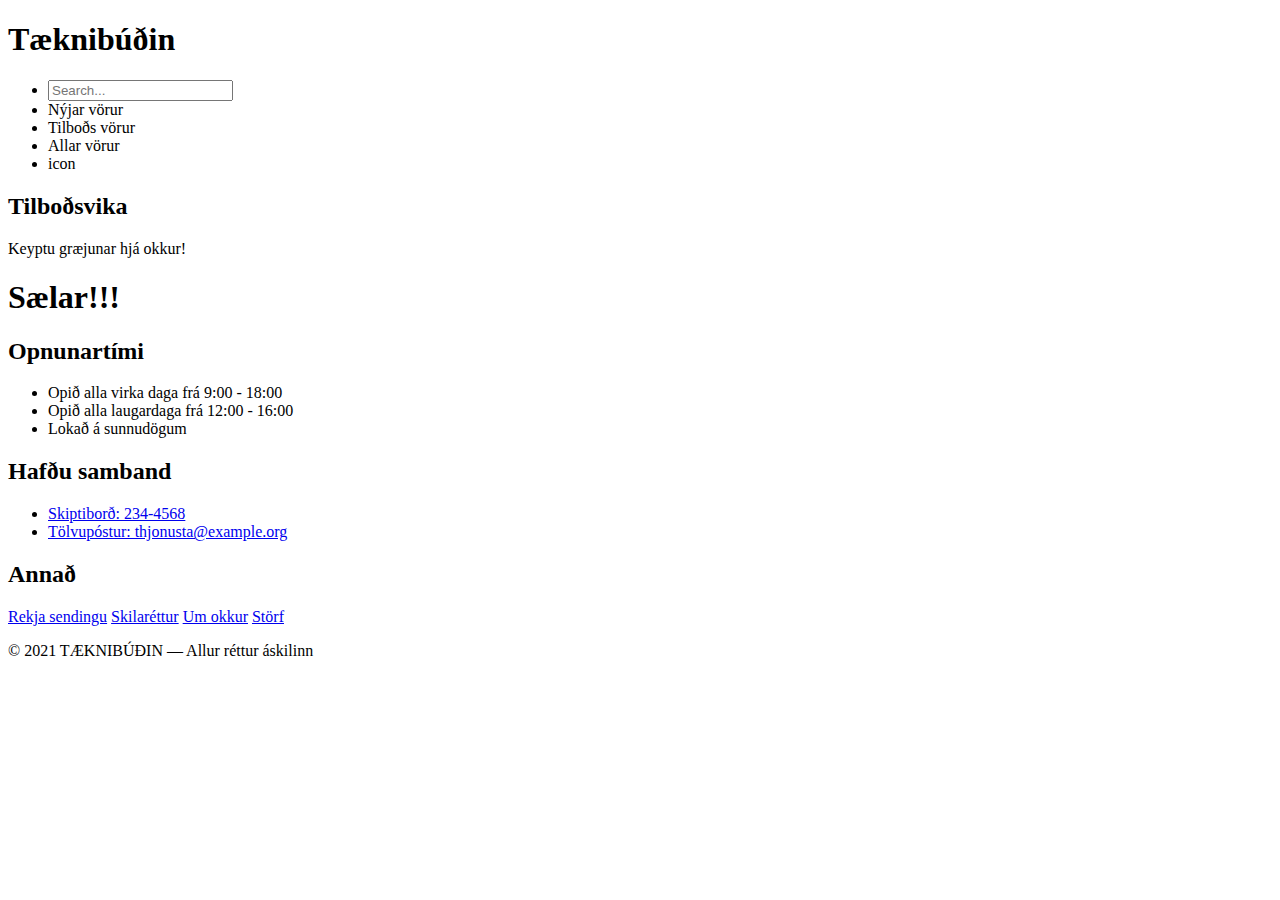
==== index.html @ 6d2f6cb1 "header" ====
<!DOCTYPE html>
<html lang="en">
<head>
    <meta charset="UTF-8">
    <meta name="viewport" content="width=device-width, initial-scale=1.0">
    <title>Tæknibúðin</title>
</head>
<header>
    <h1>Tæknibúðin</h1>
    <nav>
        <ul>
            <li><form id="form"> 
                <input type="search" id="query" name="q" placeholder="Search...">
              </form></li>
              <li>Nýjar vörur</li>
              <li>Tilboðs vörur</li>
              <li>Allar vörur</li>
              <li>icon</li>
        </ul>
    </nav>
    <h2>Tilboðsvika</h2>
    <p>Keyptu græjunar hjá okkur!</p>
</header>
<body>
    <h1>Sælar!!!</h1>
        <footer class="footer">
            <div class="content">
                <section>
                    <h2>Opnunartími</h2>
                    <ul>
                        <li>Opið alla virka daga frá 9:00 - 18:00</li>
                        <li>Opið alla laugardaga frá 12:00 - 16:00</li>
                        <li>Lokað á sunnudögum</li>
                    </ul>
                </section>
                <section>
                    <h2>Hafðu samband</h2>
                    <ul>
                        <li><a href="tel:2344568">Skiptiborð: 234-4568</a></li>
                        <li><a href="mailto:thjonusta@example.org">Tölvupóstur: thjonusta@example.org</a></li>
                    </ul>
                </section>
                <section>
                    <h2>Annað</h2>
                    <a href="index.html">Rekja sendingu</a>
                    <a href="index.html">Skilaréttur</a>
                    <a href="um.html">Um okkur</a>
                    <a href="index.html">Störf</a>
                </section>
                <section class="copy-right"><p>© 2021 TÆKNIBÚÐIN — Allur réttur áskilinn</p></section>
            </div>
        </footer>
</body>
</html>
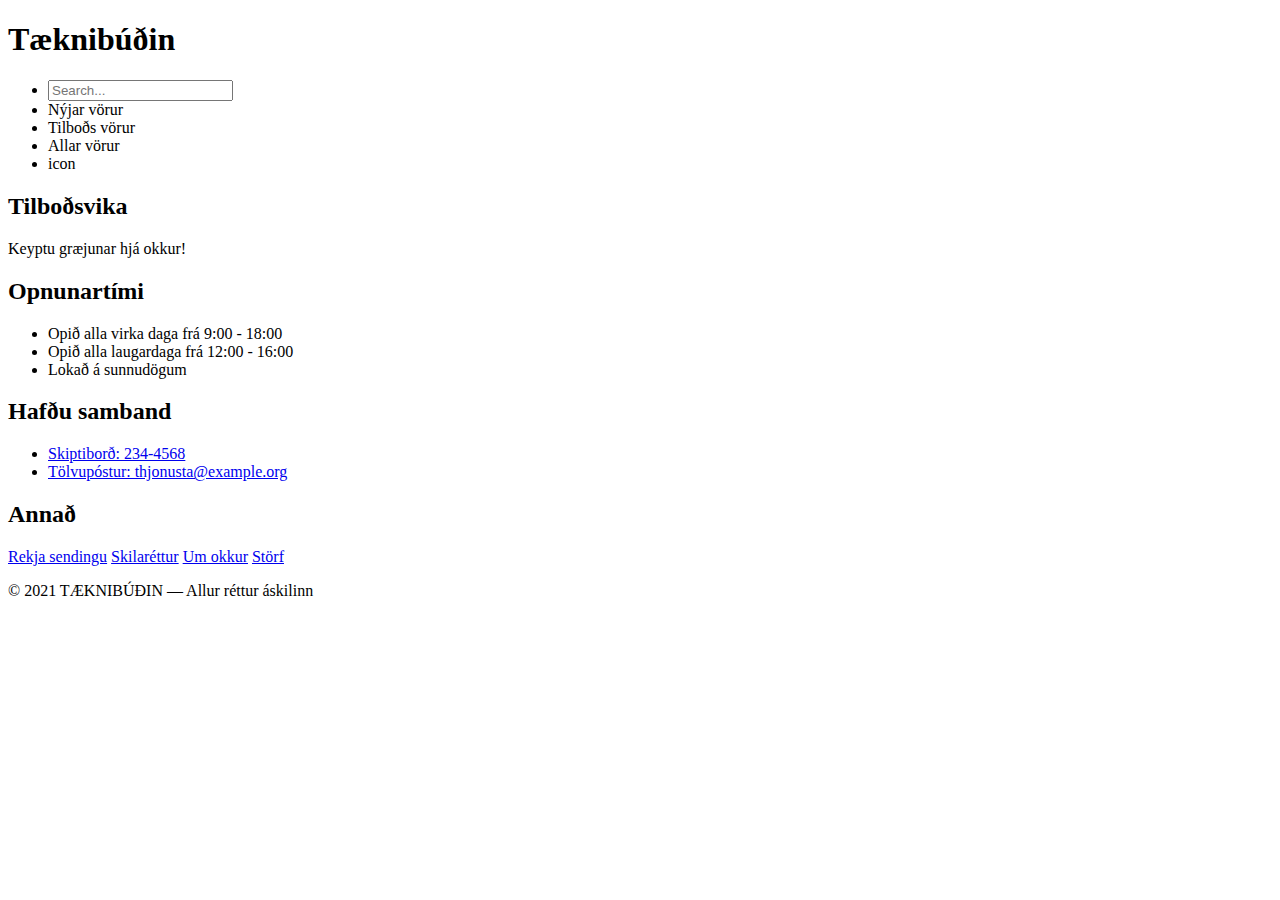
==== commit 1c9ea077: "fixa header" ====
--- a/index.html
+++ b/index.html
@@ -5,24 +5,27 @@
     <meta name="viewport" content="width=device-width, initial-scale=1.0">
     <title>Tæknibúðin</title>
 </head>
-<header>
-    <h1>Tæknibúðin</h1>
-    <nav>
-        <ul>
-            <li><form id="form"> 
-                <input type="search" id="query" name="q" placeholder="Search...">
-              </form></li>
-              <li>Nýjar vörur</li>
-              <li>Tilboðs vörur</li>
-              <li>Allar vörur</li>
-              <li>icon</li>
-        </ul>
-    </nav>
-    <h2>Tilboðsvika</h2>
-    <p>Keyptu græjunar hjá okkur!</p>
-</header>
+
 <body>
-    <h1>Sælar!!!</h1>
+    <header>
+        <h1>Tæknibúðin</h1>
+        <nav>
+            <ul>
+                <li><form id="form"> 
+                    <input type="search" id="query" name="q" placeholder="Search...">
+                  </form></li>
+                  <li>Nýjar vörur</li>
+                  <li>Tilboðs vörur</li>
+                  <li>Allar vörur</li>
+                  <li>icon</li>
+            </ul>
+        </nav>
+        <h2>Tilboðsvika</h2>
+        <p>Keyptu græjunar hjá okkur!</p>
+    </header>
+
+
+
         <footer class="footer">
             <div class="content">
                 <section>
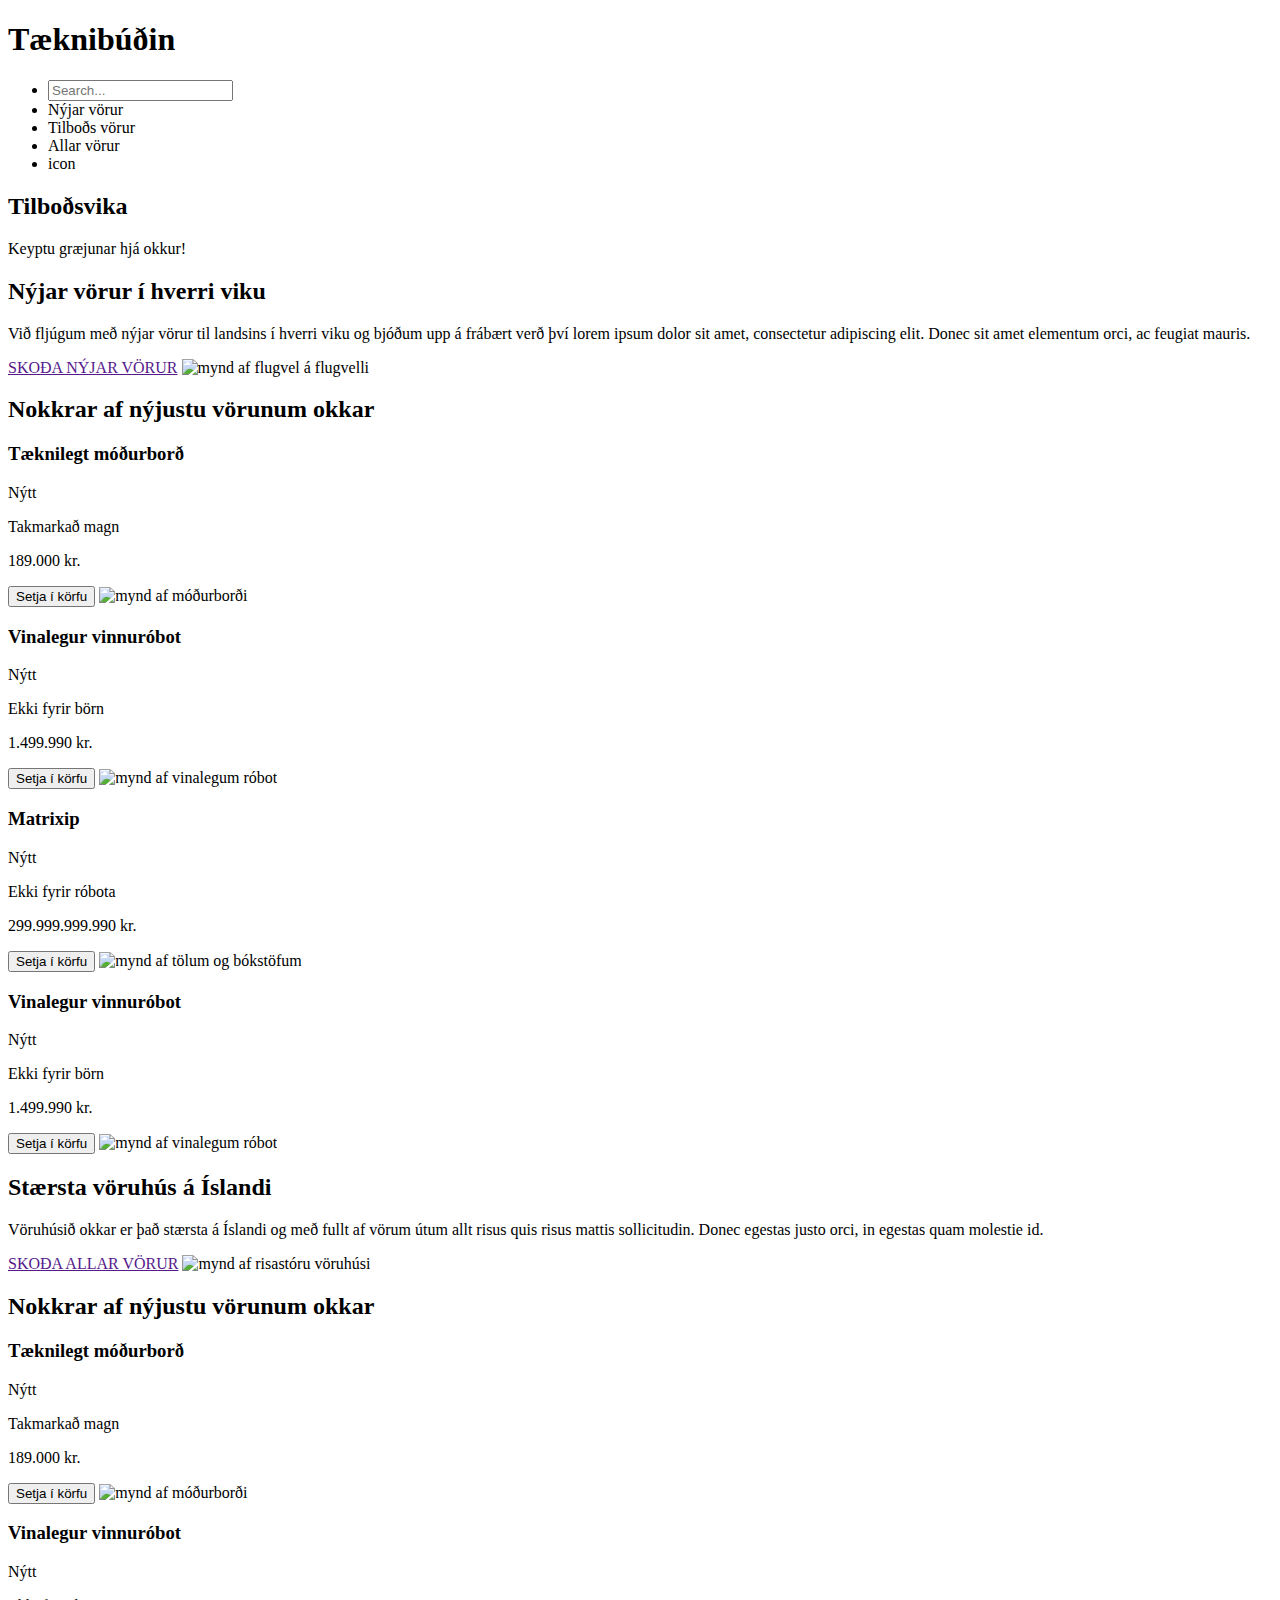
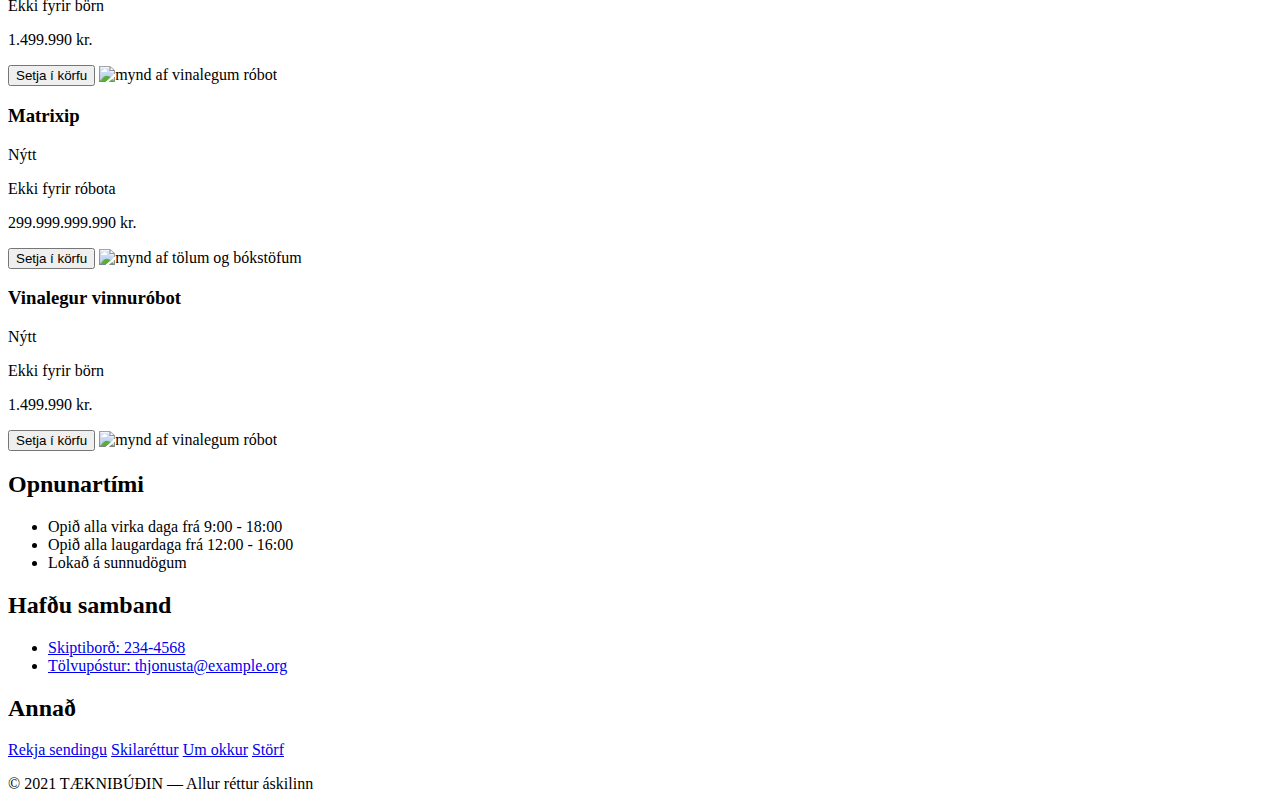
==== commit 0995e78c: "búa til css skrá og setja inn fyrstu búta" ====
--- a/index.html
+++ b/index.html
@@ -1,57 +1,192 @@
 <!DOCTYPE html>
 <html lang="en">
-<head>
-    <meta charset="UTF-8">
-    <meta name="viewport" content="width=device-width, initial-scale=1.0">
+  <head>
+    <meta charset="UTF-8" />
+    <meta name="viewport" content="width=device-width, initial-scale=1.0" />
     <title>Tæknibúðin</title>
-</head>
+  </head>
 
-<body>
+  <body>
     <header>
-        <h1>Tæknibúðin</h1>
-        <nav>
-            <ul>
-                <li><form id="form"> 
-                    <input type="search" id="query" name="q" placeholder="Search...">
-                  </form></li>
-                  <li>Nýjar vörur</li>
-                  <li>Tilboðs vörur</li>
-                  <li>Allar vörur</li>
-                  <li>icon</li>
-            </ul>
-        </nav>
-        <h2>Tilboðsvika</h2>
-        <p>Keyptu græjunar hjá okkur!</p>
+      <h1>Tæknibúðin</h1>
+      <nav>
+        <ul>
+          <li>
+            <form id="form">
+              <input
+                type="search"
+                id="query"
+                name="q"
+                placeholder="Search..."
+              />
+            </form>
+          </li>
+          <li>Nýjar vörur</li>
+          <li>Tilboðs vörur</li>
+          <li>Allar vörur</li>
+          <li>icon</li>
+        </ul>
+      </nav>
+      <h2>Tilboðsvika</h2>
+      <p>Keyptu græjunar hjá okkur!</p>
     </header>
+    <div class="main">
+      <div class="boxes">
+        <div class="box">
+          <h2>Nýjar vörur í hverri viku</h2>
+          <p>
+            Við fljúgum með nýjar vörur til landsins í hverri viku og bjóðum upp
+            á frábært verð því lorem ipsum dolor sit amet, consectetur
+            adipiscing elit. Donec sit amet elementum orci, ac feugiat mauris.
+          </p>
+          <a href="">SKOÐA NÝJAR VÖRUR</a>
+          <img
+            src="myndir/voo-qqq-RSYBi_1fhfM-unsplash 1.png"
+            alt="mynd af flugvel á flugvelli"
+          />
+        </div>
+        <div class="cards">
+          <h2>Nokkrar af nýjustu vörunum okkar</h2>
+          <div class="card">
+            <h3>Tæknilegt móðurborð</h3>
+            <p>Nýtt</p>
+            <p>Takmarkað magn</p>
+            <p class="verd">189.000 kr.</p>
+            <button>Setja í körfu</button>
+            <img
+              src="myndir/alexandre-debieve-FO7JIlwjOtU-unsplash 1.png"
+              alt="mynd af móðurborði"
+            />
+          </div>
+          <div class="card">
+            <h3>Vinalegur vinnuróbot</h3>
+            <p>Nýtt</p>
+            <p>Ekki fyrir börn</p>
+            <p class="verd">1.499.990 kr.</p>
+            <button>Setja í körfu</button>
+            <img
+              src="myndir/alex-knight-2EJCSULRwC8-unsplash 1.png"
+              alt="mynd af vinalegum róbot"
+            />
+          </div>
+          <div class="card">
+            <h3>Matrixip</h3>
+            <p>Nýtt</p>
+            <p>Ekki fyrir róbota</p>
+            <p class="verd">299.999.999.990 kr.</p>
+            <button>Setja í körfu</button>
+            <img
+              src="myndir/markus-spiske-iar-afB0QQw-unsplash 1.png"
+              alt="mynd af tölum og bókstöfum"
+            />
+          </div>
+          <div class="card">
+            <h3>Vinalegur vinnuróbot</h3>
+            <p>Nýtt</p>
+            <p>Ekki fyrir börn</p>
+            <p class="verd">1.499.990 kr.</p>
+            <button>Setja í körfu</button>
+            <img
+              src="myndir/alex-knight-2EJCSULRwC8-unsplash 1.png"
+              alt="mynd af vinalegum róbot"
+            />
+          </div>
+        </div>
+        <div class="box">
+          <h2>Stærsta vöruhús á Íslandi</h2>
+          <p>
+            Vöruhúsið okkar er það stærsta á Íslandi og með fullt af vörum útum
+            allt risus quis risus mattis sollicitudin. Donec egestas justo orci,
+            in egestas quam molestie id.
+          </p>
+          <a href="">SKOÐA ALLAR VÖRUR</a>
+          <img
+            src="myndir/adrian-sulyok-sczNLg6rrhQ-unsplash 1.png"
+            alt="mynd af risastóru vöruhúsi"
+          />
+        </div>
+        <div class="cards">
+          <h2>Nokkrar af nýjustu vörunum okkar</h2>
+          <div class="card">
+            <h3>Tæknilegt móðurborð</h3>
+            <p>Nýtt</p>
+            <p>Takmarkað magn</p>
+            <p class="verd">189.000 kr.</p>
+            <button>Setja í körfu</button>
+            <img
+              src="myndir/alexandre-debieve-FO7JIlwjOtU-unsplash 1.png"
+              alt="mynd af móðurborði"
+            />
+          </div>
+          <div class="card">
+            <h3>Vinalegur vinnuróbot</h3>
+            <p>Nýtt</p>
+            <p>Ekki fyrir börn</p>
+            <p class="verd">1.499.990 kr.</p>
+            <button>Setja í körfu</button>
+            <img
+              src="myndir/alex-knight-2EJCSULRwC8-unsplash 1.png"
+              alt="mynd af vinalegum róbot"
+            />
+          </div>
+          <div class="card">
+            <h3>Matrixip</h3>
+            <p>Nýtt</p>
+            <p>Ekki fyrir róbota</p>
+            <p class="verd">299.999.999.990 kr.</p>
+            <button>Setja í körfu</button>
+            <img
+              src="myndir/markus-spiske-iar-afB0QQw-unsplash 1.png"
+              alt="mynd af tölum og bókstöfum"
+            />
+          </div>
+          <div class="card">
+            <h3>Vinalegur vinnuróbot</h3>
+            <p>Nýtt</p>
+            <p>Ekki fyrir börn</p>
+            <p class="verd">1.499.990 kr.</p>
+            <button>Setja í körfu</button>
+            <img
+              src="myndir/alex-knight-2EJCSULRwC8-unsplash 1.png"
+              alt="mynd af vinalegum róbot"
+            />
+          </div>
+        </div>
+      </div>
+    </div>
 
-
-
-        <footer class="footer">
-            <div class="content">
-                <section>
-                    <h2>Opnunartími</h2>
-                    <ul>
-                        <li>Opið alla virka daga frá 9:00 - 18:00</li>
-                        <li>Opið alla laugardaga frá 12:00 - 16:00</li>
-                        <li>Lokað á sunnudögum</li>
-                    </ul>
-                </section>
-                <section>
-                    <h2>Hafðu samband</h2>
-                    <ul>
-                        <li><a href="tel:2344568">Skiptiborð: 234-4568</a></li>
-                        <li><a href="mailto:thjonusta@example.org">Tölvupóstur: thjonusta@example.org</a></li>
-                    </ul>
-                </section>
-                <section>
-                    <h2>Annað</h2>
-                    <a href="index.html">Rekja sendingu</a>
-                    <a href="index.html">Skilaréttur</a>
-                    <a href="um.html">Um okkur</a>
-                    <a href="index.html">Störf</a>
-                </section>
-                <section class="copy-right"><p>© 2021 TÆKNIBÚÐIN — Allur réttur áskilinn</p></section>
-            </div>
-        </footer>
-</body>
-</html>+    <footer class="footer">
+      <div class="content">
+        <section>
+          <h2>Opnunartími</h2>
+          <ul>
+            <li>Opið alla virka daga frá 9:00 - 18:00</li>
+            <li>Opið alla laugardaga frá 12:00 - 16:00</li>
+            <li>Lokað á sunnudögum</li>
+          </ul>
+        </section>
+        <section>
+          <h2>Hafðu samband</h2>
+          <ul>
+            <li><a href="tel:2344568">Skiptiborð: 234-4568</a></li>
+            <li>
+              <a href="mailto:thjonusta@example.org"
+                >Tölvupóstur: thjonusta@example.org</a
+              >
+            </li>
+          </ul>
+        </section>
+        <section>
+          <h2>Annað</h2>
+          <a href="index.html">Rekja sendingu</a>
+          <a href="index.html">Skilaréttur</a>
+          <a href="um.html">Um okkur</a>
+          <a href="index.html">Störf</a>
+        </section>
+        <section class="copy-right">
+          <p>© 2021 TÆKNIBÚÐIN — Allur réttur áskilinn</p>
+        </section>
+      </div>
+    </footer>
+  </body>
+</html>
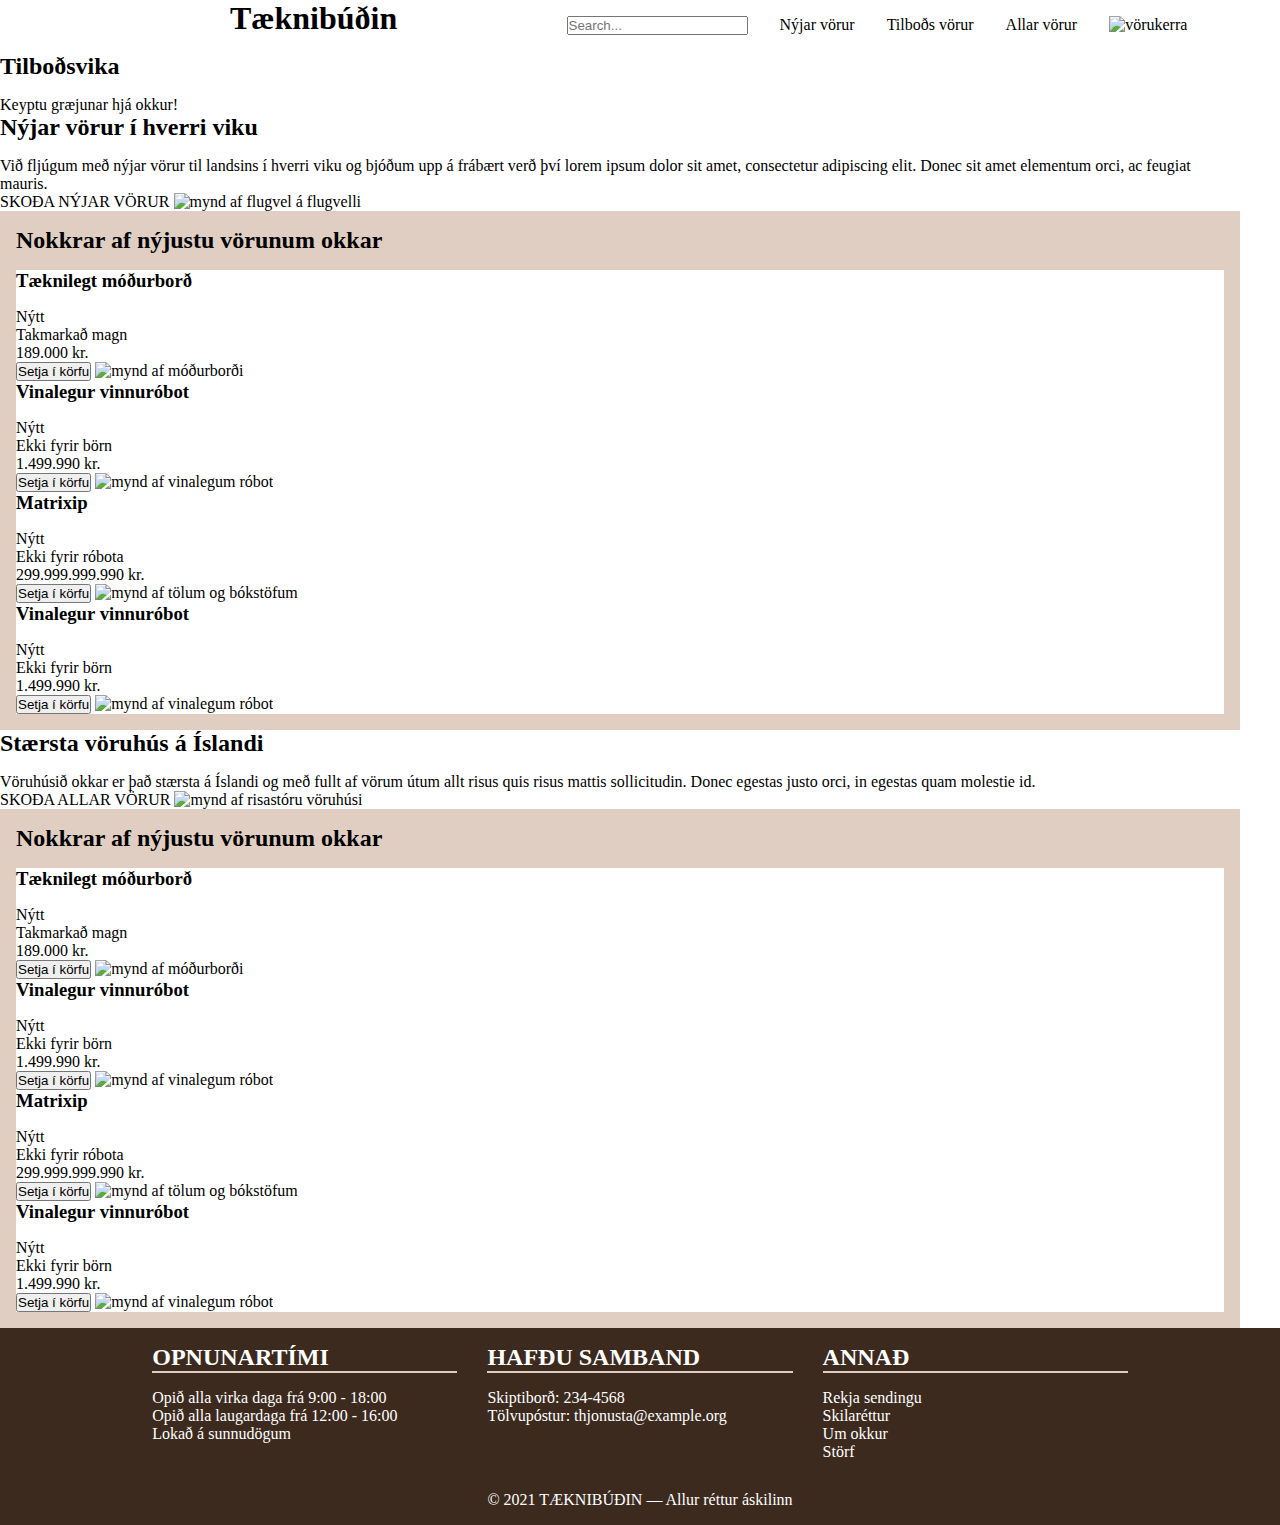
==== commit a8d2c785: "vinna í css og laga aðeins í index.html" ====
--- a/index.html
+++ b/index.html
@@ -3,32 +3,38 @@
   <head>
     <meta charset="UTF-8" />
     <meta name="viewport" content="width=device-width, initial-scale=1.0" />
+    <link rel="stylesheet" href="styles.css" />
     <title>Tæknibúðin</title>
   </head>
 
   <body>
     <header>
-      <h1>Tæknibúðin</h1>
-      <nav>
-        <ul>
-          <li>
-            <form id="form">
-              <input
-                type="search"
-                id="query"
-                name="q"
-                placeholder="Search..."
-              />
-            </form>
-          </li>
-          <li>Nýjar vörur</li>
-          <li>Tilboðs vörur</li>
-          <li>Allar vörur</li>
-          <li>icon</li>
-        </ul>
-      </nav>
-      <h2>Tilboðsvika</h2>
-      <p>Keyptu græjunar hjá okkur!</p>
+      <div class="header">
+        <img src="" alt="" class="icon">
+        <h1>Tæknibúðin</h1>
+        <nav>
+          <ul>
+            <li>
+              <form id="form" class="input">
+                <input
+                  type="search"
+                  id="query"
+                  name="q"
+                  placeholder="Search..."
+                />
+              </form>
+            </li>
+            <li>Nýjar vörur</li>
+            <li>Tilboðs vörur</li>
+            <li>Allar vörur</li>
+            <li><img src="" alt="vörukerra" class="icon"></li>
+          </ul>
+        </nav>
+      </div>
+      <div class="forsida">
+        <h2>Tilboðsvika</h2>
+        <p>Keyptu græjunar hjá okkur!</p>
+      </div>
     </header>
     <div class="main">
       <div class="boxes">
@@ -178,10 +184,12 @@
         </section>
         <section>
           <h2>Annað</h2>
-          <a href="index.html">Rekja sendingu</a>
-          <a href="index.html">Skilaréttur</a>
-          <a href="um.html">Um okkur</a>
-          <a href="index.html">Störf</a>
+          <ul>
+            <li><a href="index.html">Rekja sendingu</a></li>
+            <li><a href="index.html">Skilaréttur</a></li>
+            <li><a href="um.html">Um okkur</a></li>
+            <li><a href="index.html">Störf</a></li>
+          </ul>
         </section>
         <section class="copy-right">
           <p>© 2021 TÆKNIBÚÐIN — Allur réttur áskilinn</p>
--- a/styles.css
+++ b/styles.css
@@ -0,0 +1,137 @@
+* {
+  margin: 0;
+  padding: 0;
+}
+
+html {
+  box-sizing: border-box;
+}
+
+*,
+*:before,
+*:after {
+  box-sizing: inherit;
+}
+
+:root {
+  /* Grunn bilið okkar er 1rem == 16px */
+  --font-base-body-px: 16px;
+  --spacing: 1rem;
+
+  /* Bil á milli „stærri“ eininga (header, efnisbox, footer) */
+  --vertical-space: calc(var(--gutter));
+
+  /* Hámarksbreidd á efni */
+  --max-width: 1400px;
+  --width-offset: calc(100% - (2 * var(--offset)));
+
+  /* Border breiddir */
+  --border-small: 1px;
+  --border-large: 8px;
+  --border-radius: 6px;
+
+  /* Grid stillingar */
+  --columns: 12;
+  --gutter: 30px;
+  --offset: 20px;
+}
+
+h1,
+h2,
+h3 {
+  margin-bottom: var(--spacing);
+}
+
+a {
+  color: inherit;
+  background-color: inherit;
+  text-decoration: none;
+}
+
+img {
+  max-width: 100%;
+}
+
+header{
+    background-image: url(myndir/background.png);
+    width: 100%;
+}
+
+.header {
+  display: flex;
+  flex-direction: row;
+  justify-content: space-around;
+  width: 100%;
+}
+
+.header ul {
+  display: flex;
+  list-style: none;
+}
+
+.header ul li{
+    padding: 1rem;
+}
+
+.main {
+  display: grid;
+  grid-template-rows: auto;
+  grid-template-columns: 100%;
+  gap: var(--vertical-space);
+  width: var(--width-offset);
+  max-width: var(--max-width);
+}
+
+.boxes
+
+.cards {
+  gap: var(--spacing);
+  background-color: #e1cec2;
+  padding: var(--spacing);
+}
+
+.cards .card {
+  background-color: white;
+}
+
+.footer {
+  display: grid;
+
+  justify-content: center;
+
+  padding: var(--spacing);
+  background-color: #3c2a1e;
+  color: white;
+}
+
+.footer .content {
+  display: grid;
+  gap: var(--vertical-space);
+  margin: 0 auto;
+}
+@media (min-width: 500px) {
+  .footer .content {
+    grid-template-columns: repeat(var(--columns), 1fr);
+    grid-template-rows: auto;
+  }
+
+  .footer section {
+    grid-column-end: span 4;
+  }
+}
+
+.footer .copy-right {
+  padding-bottom: 0;
+  grid-column-start: 5;
+  width: fit-content;
+}
+
+.footer h2 {
+  text-transform: uppercase;
+  border-bottom: 2px solid #e1cec2;
+}
+
+.footer ul {
+  list-style: none;
+  text-decoration: none;
+}
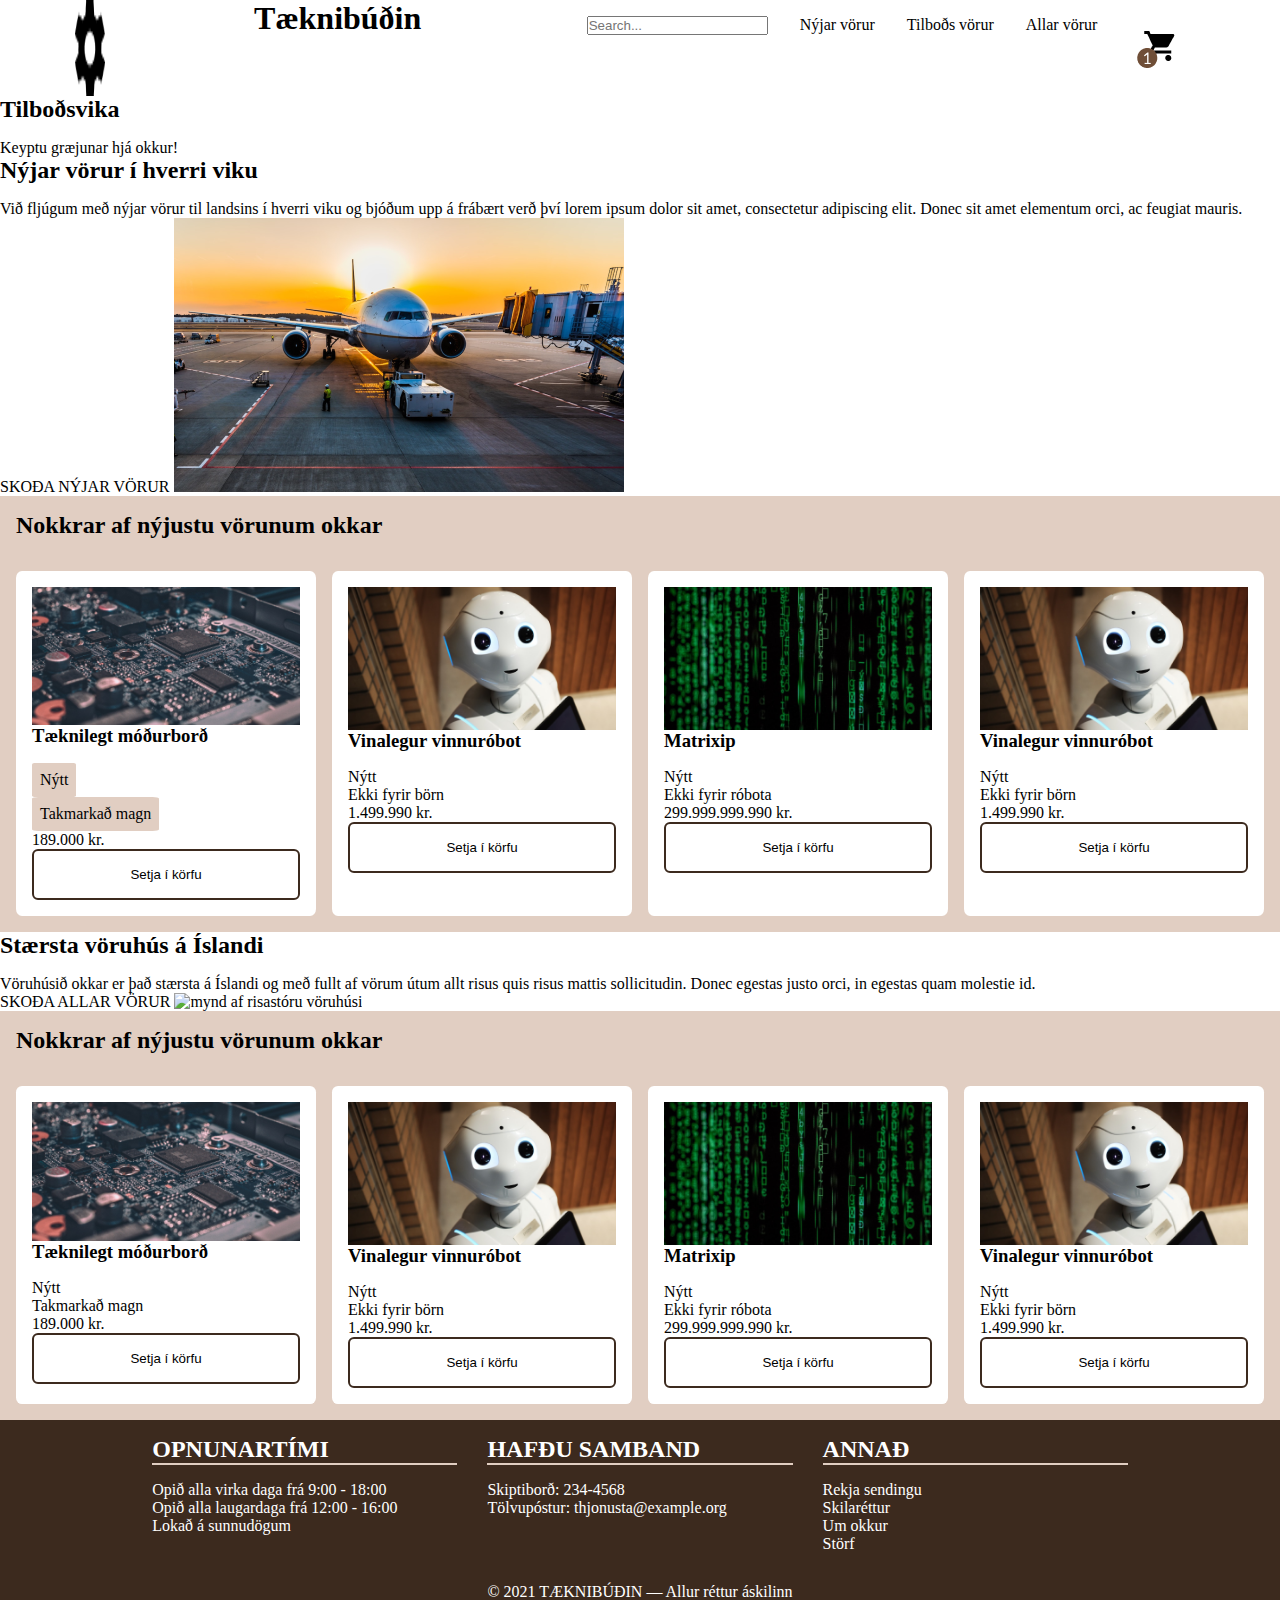
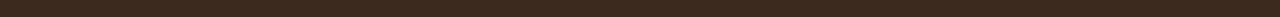
==== commit a5482e97: "bæta css ennþa meir" ====
--- a/index.html
+++ b/index.html
@@ -10,7 +10,7 @@
   <body>
     <header>
       <div class="header">
-        <img src="" alt="" class="icon">
+        <img src="myndir/Logo.png" alt="" class="icon">
         <h1>Tæknibúðin</h1>
         <nav>
           <ul>
@@ -27,7 +27,7 @@
             <li>Nýjar vörur</li>
             <li>Tilboðs vörur</li>
             <li>Allar vörur</li>
-            <li><img src="" alt="vörukerra" class="icon"></li>
+            <li><img src="myndir/Cart.png" alt="vörukerra" class="icon"></li>
           </ul>
         </nav>
       </div>
@@ -55,9 +55,9 @@
           <h2>Nokkrar af nýjustu vörunum okkar</h2>
           <div class="card">
             <h3>Tæknilegt móðurborð</h3>
-            <p>Nýtt</p>
-            <p>Takmarkað magn</p>
-            <p class="verd">189.000 kr.</p>
+            <p class="tags">Nýtt</p>
+            <p class="tags">Takmarkað magn</p>
+            <p >189.000 kr.</p>
             <button>Setja í körfu</button>
             <img
               src="myndir/alexandre-debieve-FO7JIlwjOtU-unsplash 1.png"
--- a/styles.css
+++ b/styles.css
@@ -52,9 +52,9 @@
   max-width: 100%;
 }
 
-header{
-    background-image: url(myndir/background.png);
-    width: 100%;
+header {
+  background-image: url(myndir/background.png);
+  width: 100%;
 }
 
 .header {
@@ -69,8 +69,8 @@
   list-style: none;
 }
 
-.header ul li{
-    padding: 1rem;
+.header ul li {
+  padding: 1rem;
 }
 
 .main {
@@ -78,20 +78,51 @@
   grid-template-rows: auto;
   grid-template-columns: 100%;
   gap: var(--vertical-space);
-  width: var(--width-offset);
-  max-width: var(--max-width);
 }
 
-.boxes
+.boxes .box {
+
+}
 
 .cards {
+  display: grid;
+  grid-template-columns: repeat(12, 1fr);
+  grid-template-rows: auto;
   gap: var(--spacing);
   background-color: #e1cec2;
   padding: var(--spacing);
 }
 
 .cards .card {
+  grid-column: span 3;
+  display: flex;
+  flex-wrap: wrap;
+  flex-direction: column;
   background-color: white;
+  padding: 1rem;
+  border-radius: 2%;
+}
+
+.cards .card img{
+  order: -1;
+}
+
+.cards h2 {
+  grid-column: span 12;
+}
+
+.card .tags{ 
+  padding: 0.5rem;
+  width: fit-content;
+  background-color: #e1cec2;
+  border-radius: 5%;
+}
+
+.card button {
+  border: 2px solid #3C2A1E;
+  background-color: white;
+  padding: 1rem;
+  border-radius: 6px;
 }
 
 .footer {
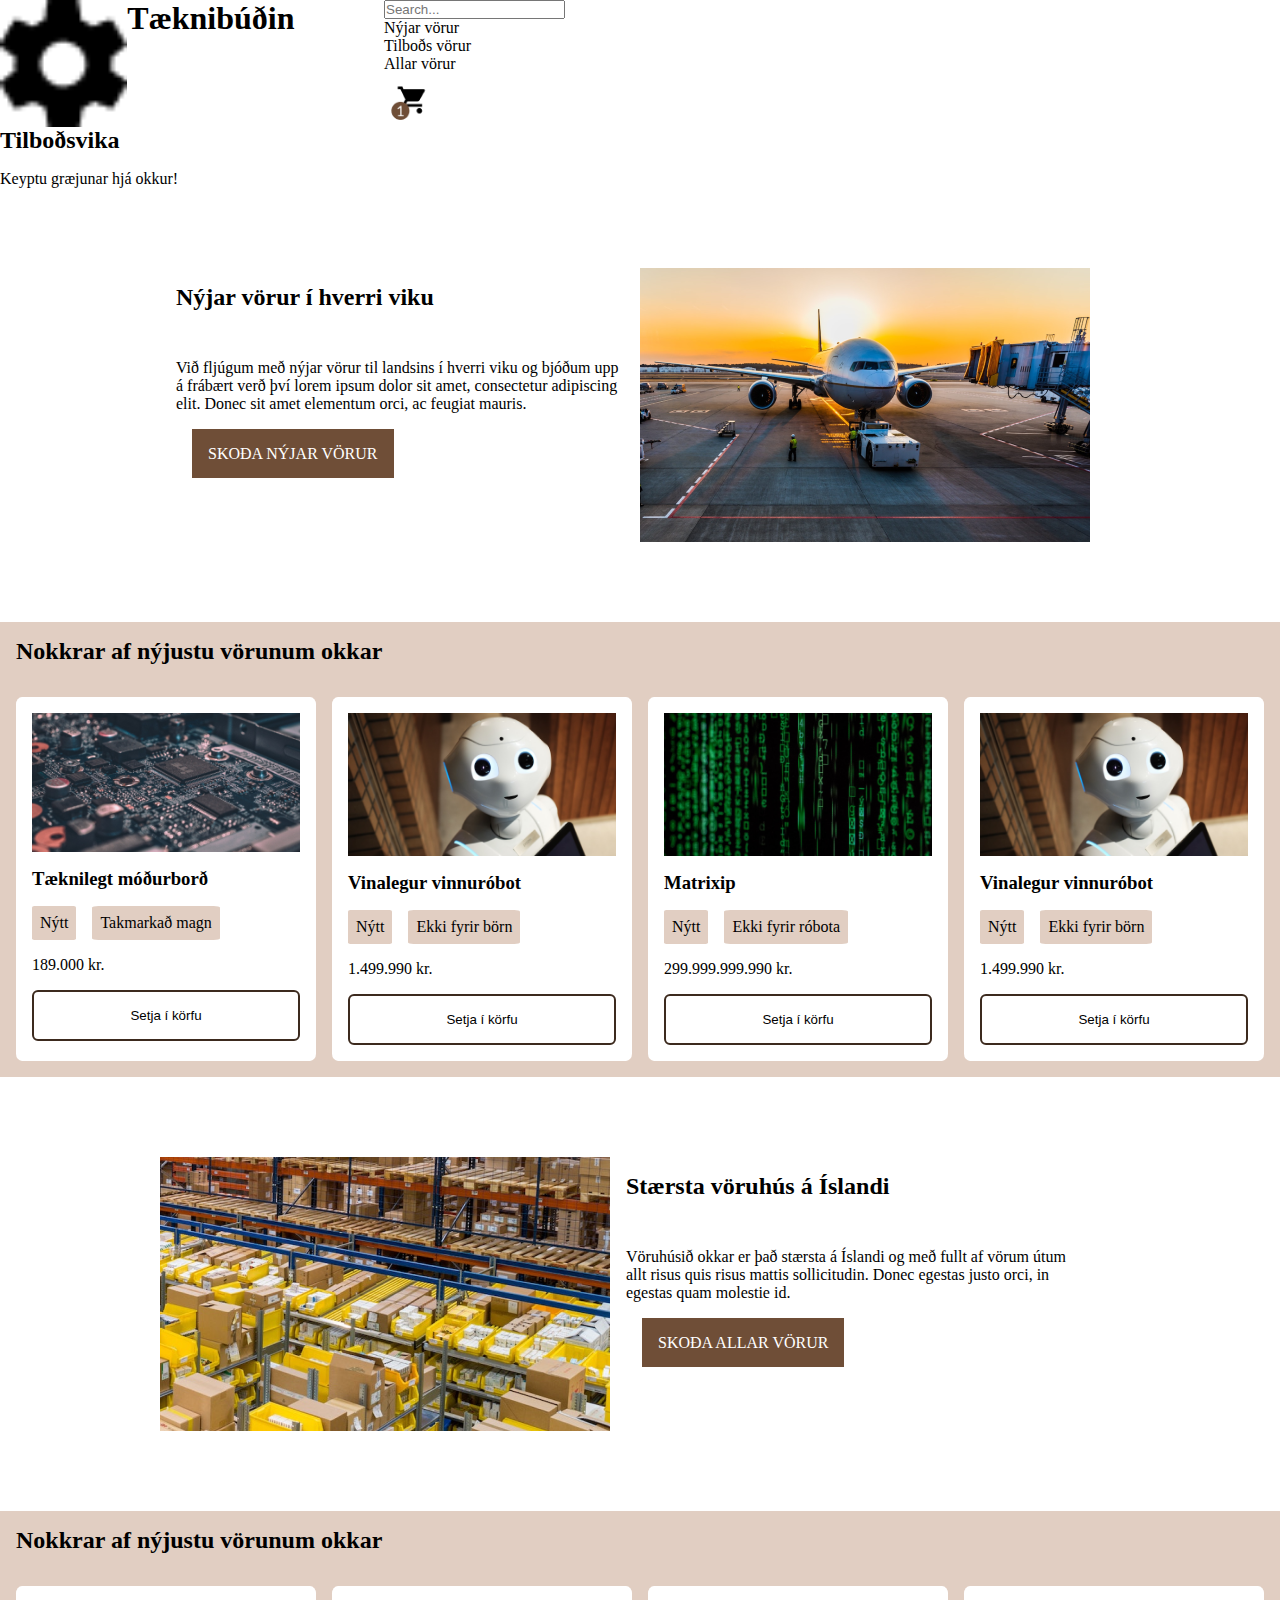
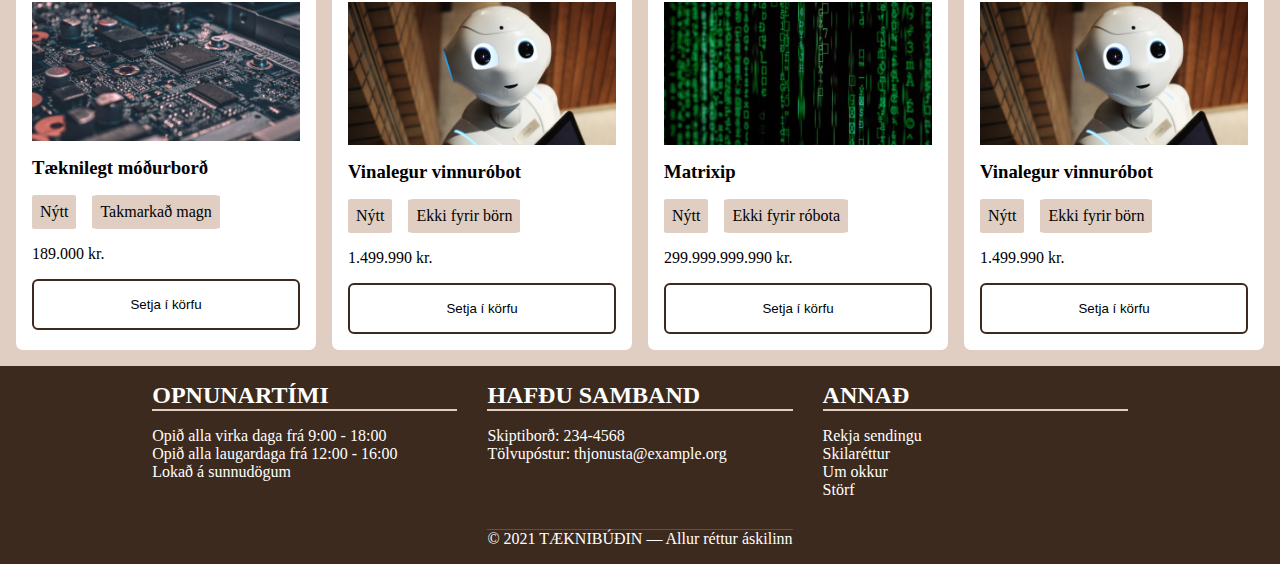
==== commit 58b98695: "forsíðan nánast kominn" ====
--- a/index.html
+++ b/index.html
@@ -10,8 +10,10 @@
   <body>
     <header>
       <div class="header">
-        <img src="myndir/Logo.png" alt="" class="icon">
+        <div class="icon">
+        <img src="myndir/Logo.png" alt=""/>
         <h1>Tæknibúðin</h1>
+      </div>
         <nav>
           <ul>
             <li>
@@ -27,7 +29,7 @@
             <li>Nýjar vörur</li>
             <li>Tilboðs vörur</li>
             <li>Allar vörur</li>
-            <li><img src="myndir/Cart.png" alt="vörukerra" class="icon"></li>
+            <li><img src="myndir/Cart.png" alt="vörukerra" class="icon" /></li>
           </ul>
         </nav>
       </div>
@@ -39,13 +41,15 @@
     <div class="main">
       <div class="boxes">
         <div class="box">
-          <h2>Nýjar vörur í hverri viku</h2>
-          <p>
-            Við fljúgum með nýjar vörur til landsins í hverri viku og bjóðum upp
-            á frábært verð því lorem ipsum dolor sit amet, consectetur
-            adipiscing elit. Donec sit amet elementum orci, ac feugiat mauris.
-          </p>
-          <a href="">SKOÐA NÝJAR VÖRUR</a>
+          <div class="texti">
+            <h2>Nýjar vörur í hverri viku</h2>
+            <p>
+              Við fljúgum með nýjar vörur til landsins í hverri viku og bjóðum
+              upp á frábært verð því lorem ipsum dolor sit amet, consectetur
+              adipiscing elit. Donec sit amet elementum orci, ac feugiat mauris.
+            </p>
+            <a href="">SKOÐA NÝJAR VÖRUR</a>
+          </div>
           <img
             src="myndir/voo-qqq-RSYBi_1fhfM-unsplash 1.png"
             alt="mynd af flugvel á flugvelli"
@@ -55,9 +59,11 @@
           <h2>Nokkrar af nýjustu vörunum okkar</h2>
           <div class="card">
             <h3>Tæknilegt móðurborð</h3>
-            <p class="tags">Nýtt</p>
-            <p class="tags">Takmarkað magn</p>
-            <p >189.000 kr.</p>
+            <div class="tags">
+              <p>Nýtt</p>
+              <p>Takmarkað magn</p>
+            </div>
+            <p class="verd">189.000 kr.</p>
             <button>Setja í körfu</button>
             <img
               src="myndir/alexandre-debieve-FO7JIlwjOtU-unsplash 1.png"
@@ -66,8 +72,10 @@
           </div>
           <div class="card">
             <h3>Vinalegur vinnuróbot</h3>
-            <p>Nýtt</p>
-            <p>Ekki fyrir börn</p>
+            <div class="tags">
+              <p>Nýtt</p>
+              <p>Ekki fyrir börn</p>
+            </div>
             <p class="verd">1.499.990 kr.</p>
             <button>Setja í körfu</button>
             <img
@@ -77,8 +85,10 @@
           </div>
           <div class="card">
             <h3>Matrixip</h3>
-            <p>Nýtt</p>
-            <p>Ekki fyrir róbota</p>
+            <div class="tags">
+              <p>Nýtt</p>
+              <p>Ekki fyrir róbota</p>
+            </div>
             <p class="verd">299.999.999.990 kr.</p>
             <button>Setja í körfu</button>
             <img
@@ -88,8 +98,10 @@
           </div>
           <div class="card">
             <h3>Vinalegur vinnuróbot</h3>
-            <p>Nýtt</p>
-            <p>Ekki fyrir börn</p>
+            <div class="tags">
+              <p>Nýtt</p>
+              <p>Ekki fyrir börn</p>
+            </div>
             <p class="verd">1.499.990 kr.</p>
             <button>Setja í körfu</button>
             <img
@@ -99,6 +111,11 @@
           </div>
         </div>
         <div class="box">
+          <img
+            src="myndir/adrian-sulyok-sczNLg6rrhQ-unsplash 1.png"
+            alt="mynd af risastóru vöruhúsi"
+          />
+          <div class="texti">
           <h2>Stærsta vöruhús á Íslandi</h2>
           <p>
             Vöruhúsið okkar er það stærsta á Íslandi og með fullt af vörum útum
@@ -106,17 +123,16 @@
             in egestas quam molestie id.
           </p>
           <a href="">SKOÐA ALLAR VÖRUR</a>
-          <img
-            src="myndir/adrian-sulyok-sczNLg6rrhQ-unsplash 1.png"
-            alt="mynd af risastóru vöruhúsi"
-          />
+          </div>
         </div>
         <div class="cards">
           <h2>Nokkrar af nýjustu vörunum okkar</h2>
           <div class="card">
             <h3>Tæknilegt móðurborð</h3>
-            <p>Nýtt</p>
-            <p>Takmarkað magn</p>
+            <div class="tags">
+              <p>Nýtt</p>
+              <p>Takmarkað magn</p>
+            </div>
             <p class="verd">189.000 kr.</p>
             <button>Setja í körfu</button>
             <img
@@ -126,8 +142,10 @@
           </div>
           <div class="card">
             <h3>Vinalegur vinnuróbot</h3>
-            <p>Nýtt</p>
-            <p>Ekki fyrir börn</p>
+            <div class="tags">
+              <p>Nýtt</p>
+              <p>Ekki fyrir börn</p>
+            </div>
             <p class="verd">1.499.990 kr.</p>
             <button>Setja í körfu</button>
             <img
@@ -137,8 +155,10 @@
           </div>
           <div class="card">
             <h3>Matrixip</h3>
-            <p>Nýtt</p>
-            <p>Ekki fyrir róbota</p>
+            <div class="tags">
+              <p>Nýtt</p>
+              <p>Ekki fyrir róbota</p>
+            </div>
             <p class="verd">299.999.999.990 kr.</p>
             <button>Setja í körfu</button>
             <img
@@ -148,8 +168,10 @@
           </div>
           <div class="card">
             <h3>Vinalegur vinnuróbot</h3>
-            <p>Nýtt</p>
-            <p>Ekki fyrir börn</p>
+            <div class="tags">
+              <p>Nýtt</p>
+              <p>Ekki fyrir börn</p>
+            </div>
             <p class="verd">1.499.990 kr.</p>
             <button>Setja í körfu</button>
             <img
--- a/styles.css
+++ b/styles.css
@@ -52,25 +52,21 @@
   max-width: 100%;
 }
 
-header {
-  background-image: url(myndir/background.png);
-  width: 100%;
+.header .icon{
+  display: flex;
+  width: 30%;
 }
 
-.header {
-  display: flex;
-  flex-direction: row;
-  justify-content: space-around;
-  width: 100%;
+.header .icon img{
+  size: initial;
 }
 
-.header ul {
+.header{
   display: flex;
-  list-style: none;
 }
 
-.header ul li {
-  padding: 1rem;
+.header ul li{
+  list-style: none;
 }
 
 .main {
@@ -79,8 +75,26 @@
   grid-template-columns: 100%;
   gap: var(--vertical-space);
 }
+.boxes .box{
+  display: flex;
+  flex-direction: row;
+  padding: 5rem 10rem;
+}
 
-.boxes .box {
+.boxes .texti{
+  width: 50%;
+  padding: 1rem;
+}
+
+.boxes .texti p{
+  padding: 2rem 0;
+}
+
+.boxes .box a{
+  padding: 1rem;
+  background-color: #6F4E37;
+  color: white;
+  margin: 1rem;
 
 }
 
@@ -112,10 +126,24 @@
 }
 
 .card .tags{ 
-  padding: 0.5rem;
+  display: flex;
   width: fit-content;
+  gap: 1rem;
+  align-content: space-around;
+}
+
+.card .tags p{
   background-color: #e1cec2;
   border-radius: 5%;
+  padding: 0.5rem;
+}
+
+.card .verd {
+  padding:1rem 0;
+}
+
+.card h3{
+  padding-top: 1rem;
 }
 
 .card button {
@@ -152,7 +180,7 @@
 }
 
 .footer .copy-right {
-  padding-bottom: 0;
+  border-top: solid 1px #6F4E37;
   grid-column-start: 5;
   width: fit-content;
 }
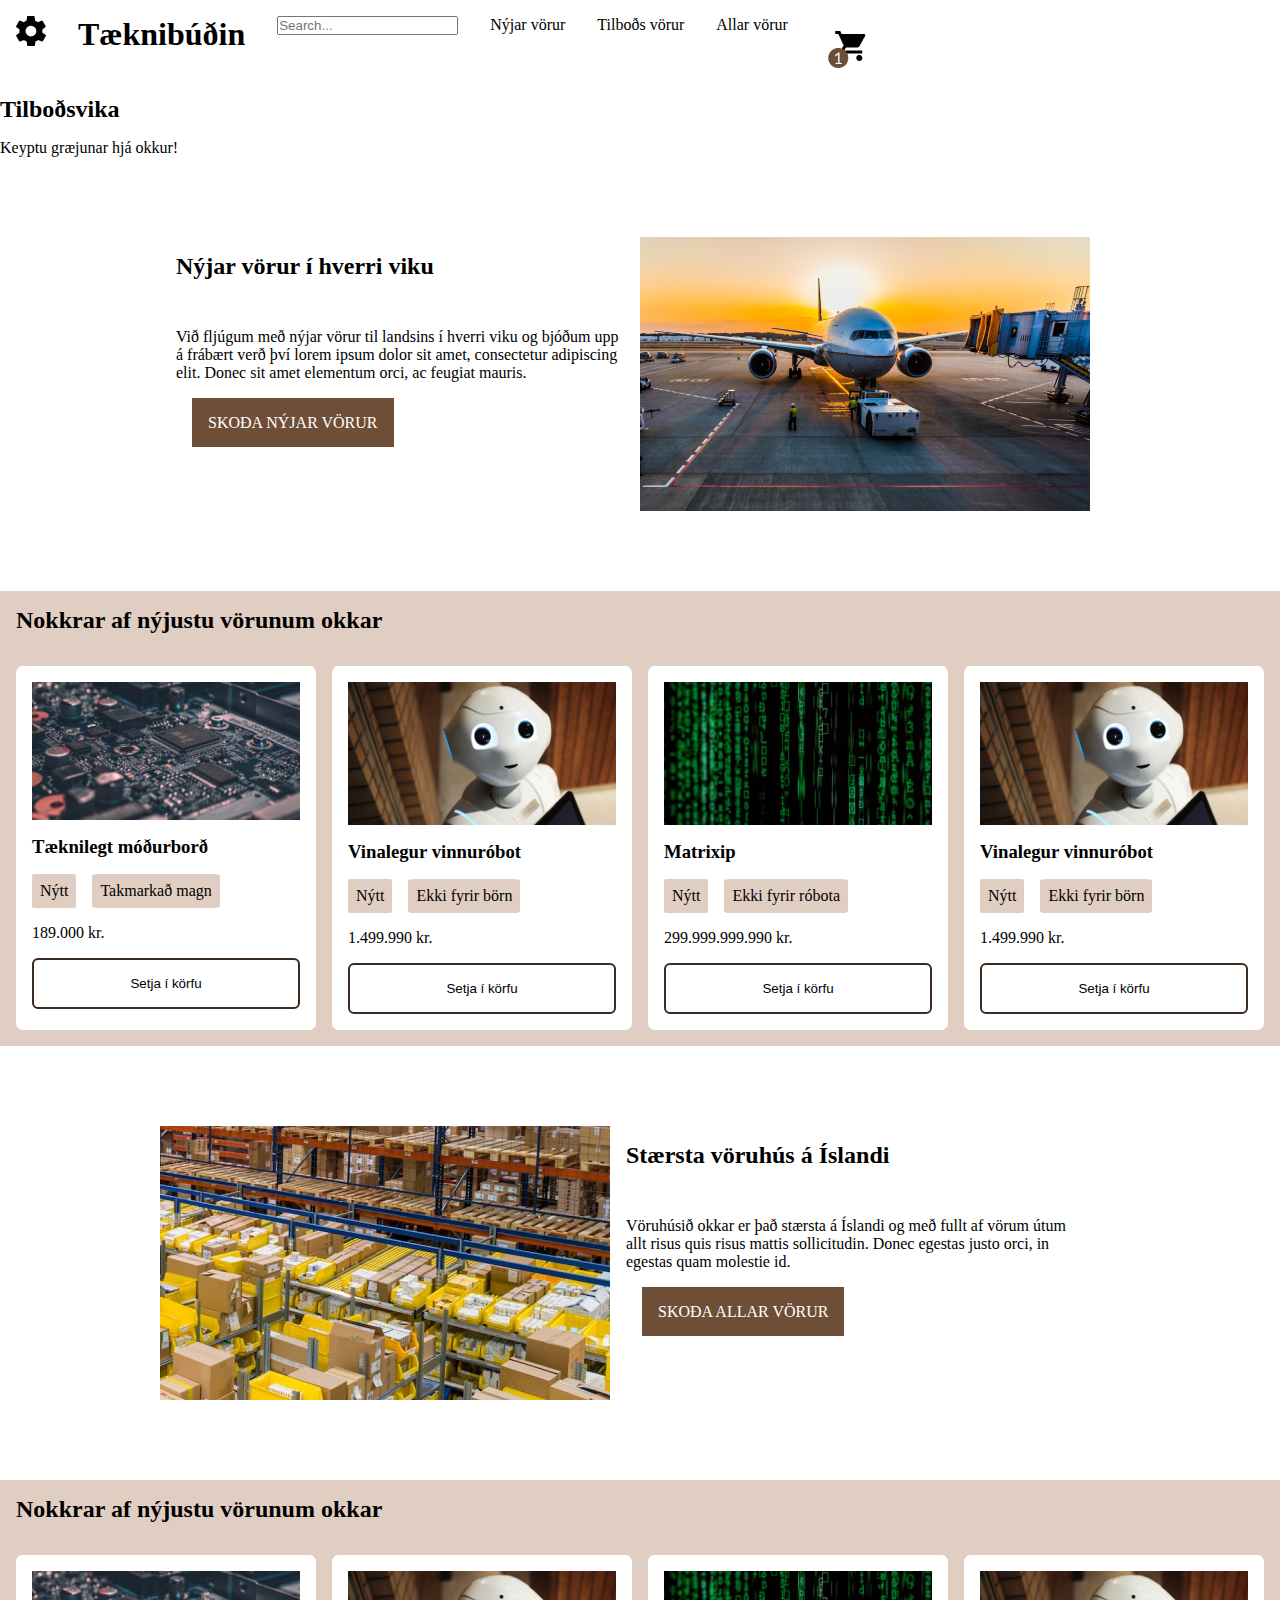
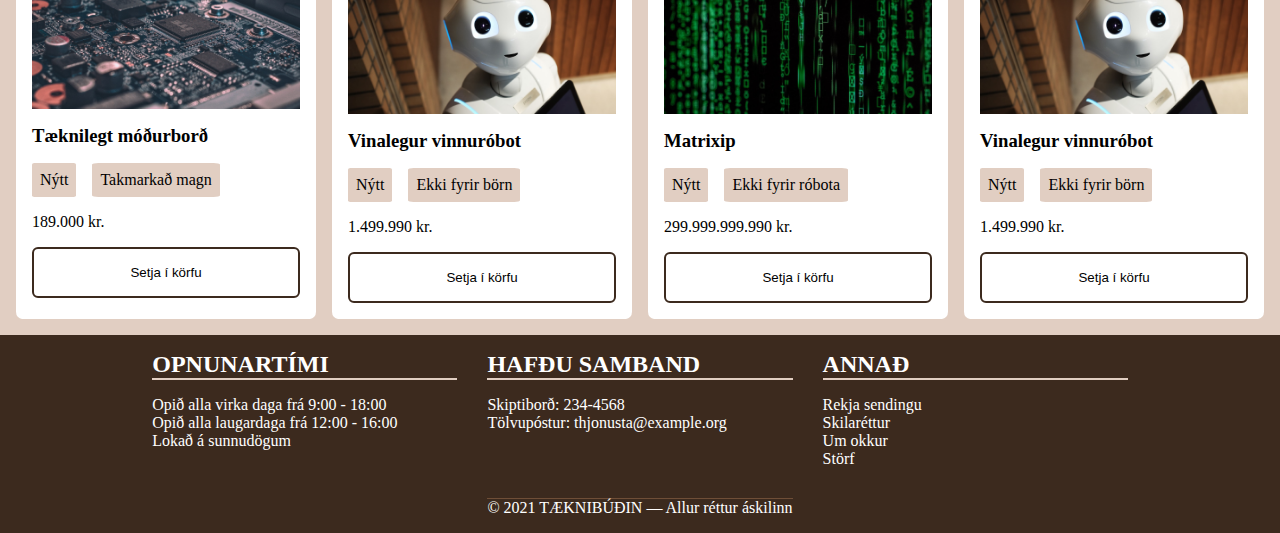
==== commit fadb633a: "forsiðan nanast tilbuin" ====
--- a/index.html
+++ b/index.html
@@ -10,28 +10,24 @@
   <body>
     <header>
       <div class="header">
-        <div class="icon">
-        <img src="myndir/Logo.png" alt=""/>
-        <h1>Tæknibúðin</h1>
-      </div>
-        <nav>
-          <ul>
-            <li>
-              <form id="form" class="input">
-                <input
-                  type="search"
-                  id="query"
-                  name="q"
-                  placeholder="Search..."
-                />
-              </form>
-            </li>
-            <li>Nýjar vörur</li>
-            <li>Tilboðs vörur</li>
-            <li>Allar vörur</li>
-            <li><img src="myndir/Cart.png" alt="vörukerra" class="icon" /></li>
-          </ul>
-        </nav>
+        <ul>
+          <li><img src="myndir/Logo.png" alt="" /></li>
+          <li><h1>Tæknibúðin</h1></li>
+          <li>
+            <form id="form" class="input">
+              <input
+                type="search"
+                id="query"
+                name="q"
+                placeholder="Search..."
+              />
+            </form>
+          </li>
+          <li>Nýjar vörur</li>
+          <li>Tilboðs vörur</li>
+          <li>Allar vörur</li>
+          <li><img src="myndir/Cart.png" alt="vörukerra" class="icon" /></li>
+        </ul>
       </div>
       <div class="forsida">
         <h2>Tilboðsvika</h2>
@@ -116,13 +112,13 @@
             alt="mynd af risastóru vöruhúsi"
           />
           <div class="texti">
-          <h2>Stærsta vöruhús á Íslandi</h2>
-          <p>
-            Vöruhúsið okkar er það stærsta á Íslandi og með fullt af vörum útum
-            allt risus quis risus mattis sollicitudin. Donec egestas justo orci,
-            in egestas quam molestie id.
-          </p>
-          <a href="">SKOÐA ALLAR VÖRUR</a>
+            <h2>Stærsta vöruhús á Íslandi</h2>
+            <p>
+              Vöruhúsið okkar er það stærsta á Íslandi og með fullt af vörum
+              útum allt risus quis risus mattis sollicitudin. Donec egestas
+              justo orci, in egestas quam molestie id.
+            </p>
+            <a href="">SKOÐA ALLAR VÖRUR</a>
           </div>
         </div>
         <div class="cards">
--- a/styles.css
+++ b/styles.css
@@ -52,21 +52,20 @@
   max-width: 100%;
 }
 
-.header .icon{
+.header{
   display: flex;
-  width: 30%;
+  width: 100%;
+  align-content: space-around;
 }
 
-.header .icon img{
-  size: initial;
-}
-
-.header{
+.header ul{
+  list-style: none;
   display: flex;
+  width: 100%;
 }
 
 .header ul li{
-  list-style: none;
+  padding: 1rem;
 }
 
 .main {
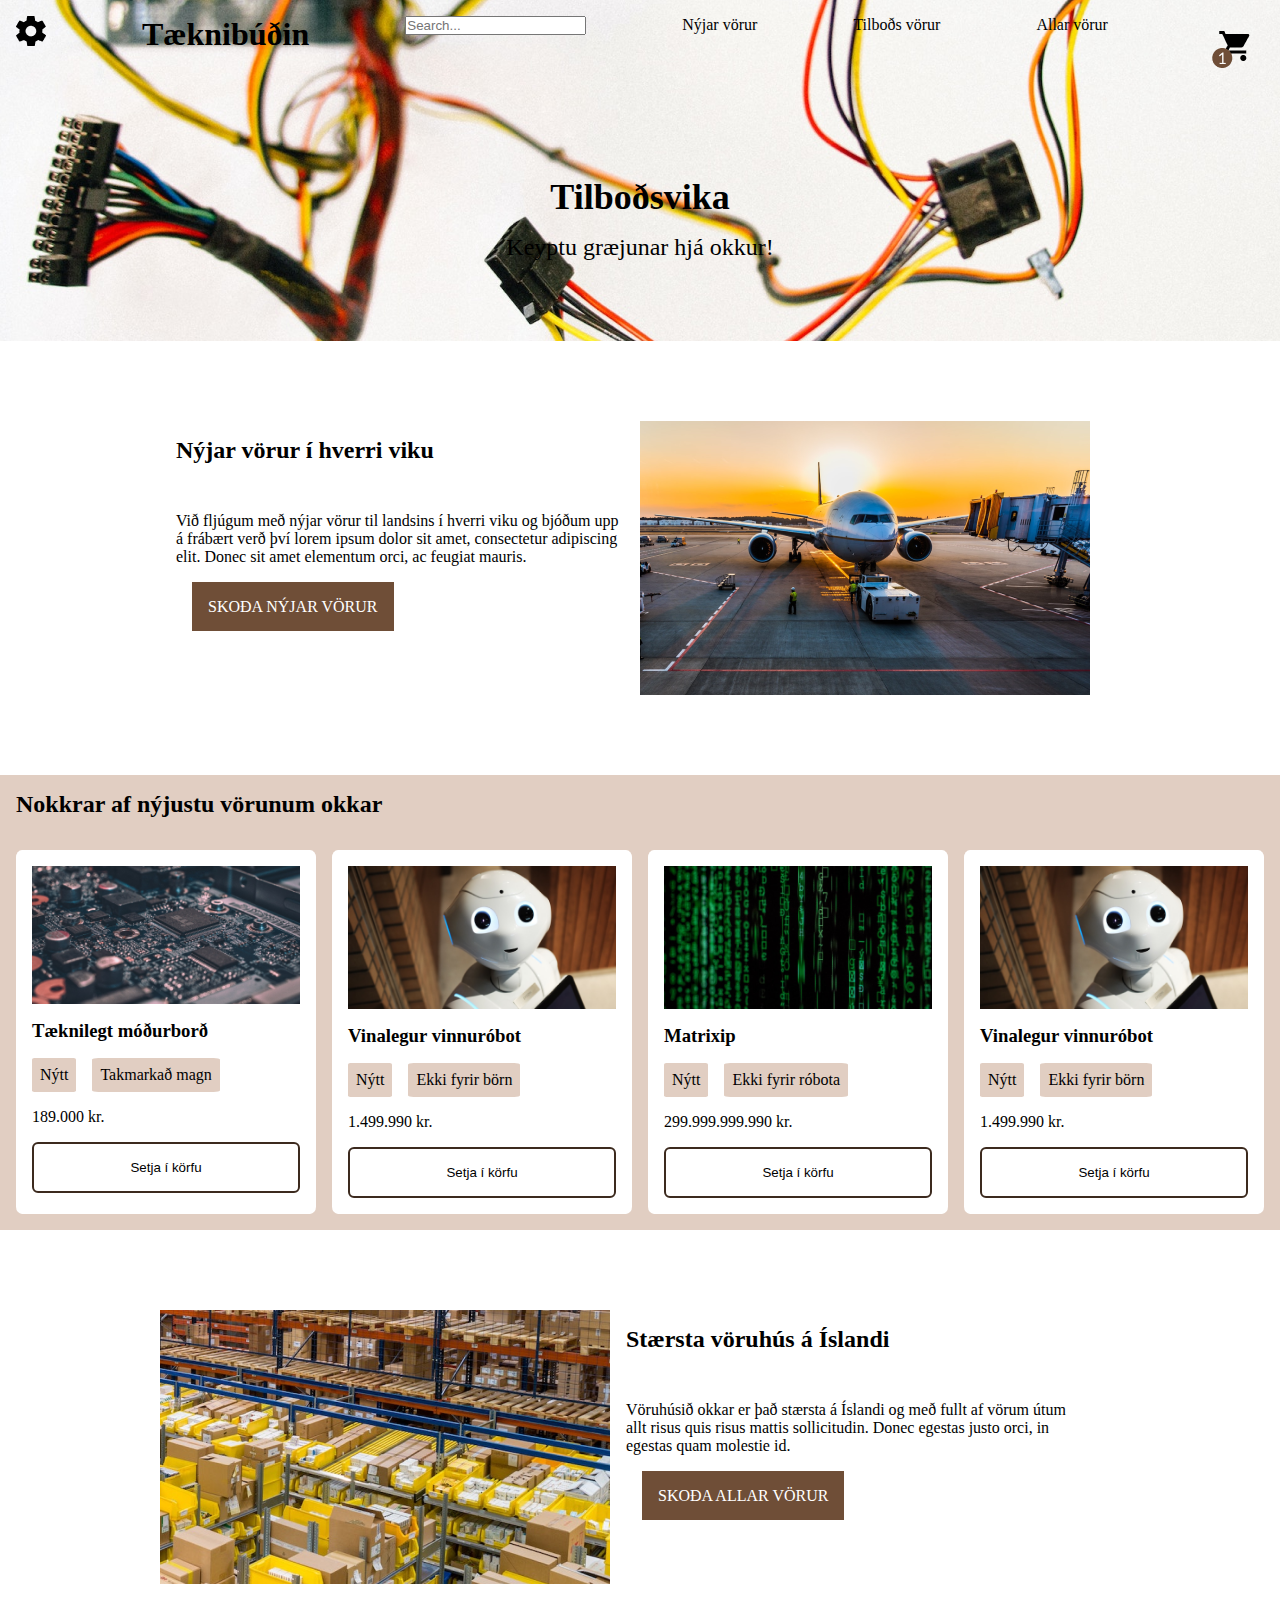
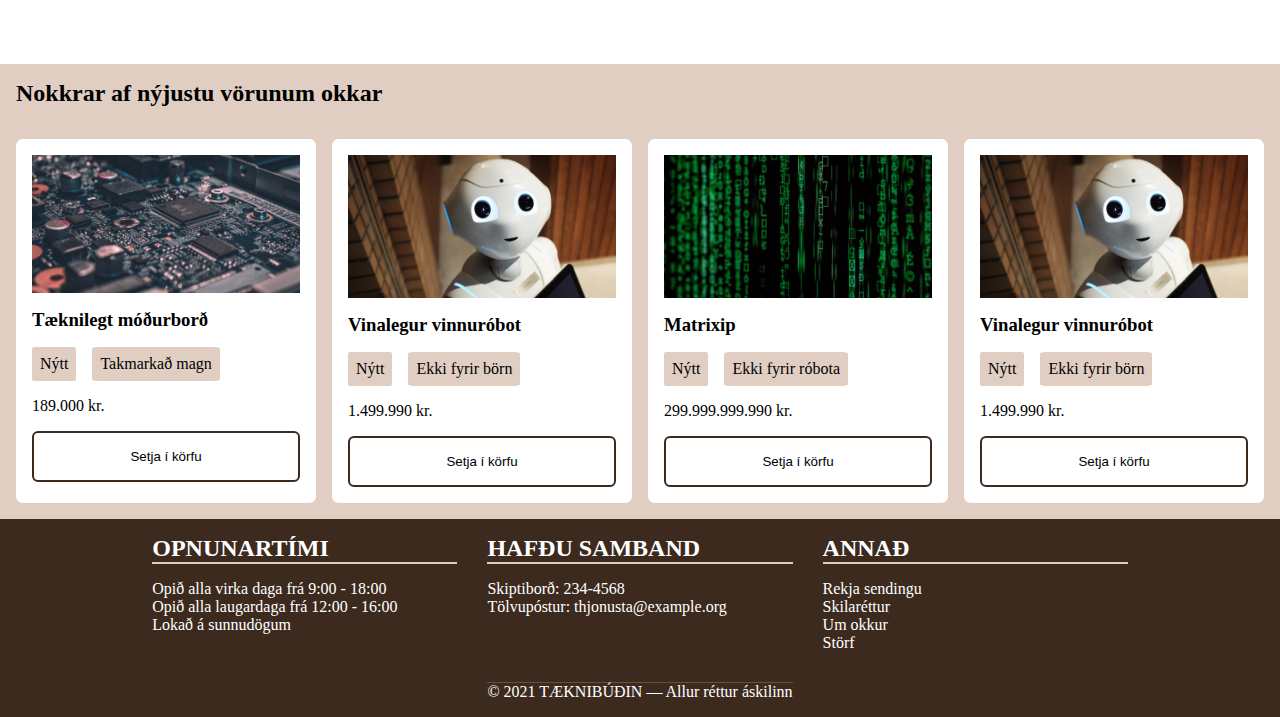
==== commit 6a7abe92: "vörulisti síða css tilbúið, langt frá því að vera flott samt" ====
--- a/index.html
+++ b/index.html
@@ -9,29 +9,31 @@
 
   <body>
     <header>
-      <div class="header">
-        <ul>
-          <li><img src="myndir/Logo.png" alt="" /></li>
-          <li><h1>Tæknibúðin</h1></li>
-          <li>
-            <form id="form" class="input">
-              <input
-                type="search"
-                id="query"
-                name="q"
-                placeholder="Search..."
-              />
-            </form>
-          </li>
-          <li>Nýjar vörur</li>
-          <li>Tilboðs vörur</li>
-          <li>Allar vörur</li>
-          <li><img src="myndir/Cart.png" alt="vörukerra" class="icon" /></li>
-        </ul>
-      </div>
-      <div class="forsida">
-        <h2>Tilboðsvika</h2>
-        <p>Keyptu græjunar hjá okkur!</p>
+      <div class="forsida-header">
+        <div class="header">
+          <ul>
+            <li><img src="myndir/Logo.png" alt="" /></li>
+            <li><h1>Tæknibúðin</h1></li>
+            <li>
+              <form id="form" class="input">
+                <input
+                  type="search"
+                  id="query"
+                  name="q"
+                  placeholder="Search..."
+                />
+              </form>
+            </li>
+            <li>Nýjar vörur</li>
+            <li>Tilboðs vörur</li>
+            <li>Allar vörur</li>
+            <li><img src="myndir/Cart.png" alt="vörukerra" class="icon" /></li>
+          </ul>
+        </div>
+        <div class="forsida">
+          <h2>Tilboðsvika</h2>
+          <p>Keyptu græjunar hjá okkur!</p>
+        </div>
       </div>
     </header>
     <div class="main">
--- a/styles.css
+++ b/styles.css
@@ -52,20 +52,33 @@
   max-width: 100%;
 }
 
-.header{
-  display: flex;
+.forsida-header{
+  background-image: url(myndir/Background.png);
+}
+
+.header {
+  display: flex;
+  flex-wrap: wrap;
+}
+
+.header ul{
+  display: flex;
+  flex-wrap: wrap;
   width: 100%;
-  align-content: space-around;
-}
-
-.header ul{
+  justify-content: space-between;
+}
+
+.header ul li{
   list-style: none;
-  display: flex;
-  width: 100%;
-}
-
-.header ul li{
-  padding: 1rem;
+  padding: 1rem;
+}
+
+.forsida{
+  display: flex;
+  flex-direction: column;
+  align-items: center;
+  padding: 5rem 0;
+  font-size: x-large;
 }
 
 .main {
@@ -74,27 +87,39 @@
   grid-template-columns: 100%;
   gap: var(--vertical-space);
 }
-.boxes .box{
+
+.main ul{
+  display: flex;
+  list-style: none;
+  width: 40%;
+  justify-content: space-between;
+}
+
+.main ul li{
+  padding: 1rem;
+  background-color: #e1cec2;
+  border-radius: 5%;
+}
+.boxes .box {
   display: flex;
   flex-direction: row;
   padding: 5rem 10rem;
 }
 
-.boxes .texti{
+.boxes .texti {
   width: 50%;
   padding: 1rem;
 }
 
-.boxes .texti p{
+.boxes .texti p {
   padding: 2rem 0;
 }
 
-.boxes .box a{
-  padding: 1rem;
-  background-color: #6F4E37;
+.boxes .box a {
+  padding: 1rem;
+  background-color: #6f4e37;
   color: white;
   margin: 1rem;
-
 }
 
 .cards {
@@ -116,7 +141,7 @@
   border-radius: 2%;
 }
 
-.cards .card img{
+.cards .card img {
   order: -1;
 }
 
@@ -124,29 +149,29 @@
   grid-column: span 12;
 }
 
-.card .tags{ 
+.card .tags {
   display: flex;
   width: fit-content;
   gap: 1rem;
   align-content: space-around;
 }
 
-.card .tags p{
+.card .tags p {
   background-color: #e1cec2;
   border-radius: 5%;
   padding: 0.5rem;
 }
 
 .card .verd {
-  padding:1rem 0;
-}
-
-.card h3{
+  padding: 1rem 0;
+}
+
+.card h3 {
   padding-top: 1rem;
 }
 
 .card button {
-  border: 2px solid #3C2A1E;
+  border: 2px solid #3c2a1e;
   background-color: white;
   padding: 1rem;
   border-radius: 6px;
@@ -179,7 +204,7 @@
 }
 
 .footer .copy-right {
-  border-top: solid 1px #6F4E37;
+  border-top: solid 1px #6f4e37;
   grid-column-start: 5;
   width: fit-content;
 }
@@ -193,3 +218,83 @@
   list-style: none;
   text-decoration: none;
 }
+
+.vara {
+  display: flex;
+  align-items: flex-start;
+  padding: 20px;
+}
+
+.vara .varamynd {
+  width: 690px;
+  height: 463px;
+  margin-right: 40px;
+}
+.vara .varaatriði {
+  flex: 1;
+  display: flex;
+  flex-direction: column;
+}
+.vara .varaatriði .varatitill {
+  font-family: "Lato", sans-serif;
+  font-weight: 400;
+  font-size: 60px;
+  color: black;
+  margin-bottom: 10px;
+}
+
+.vara .varaatriði .taggs {
+  display: flex;
+  gap: 10px;
+}
+.vara .varaatriði .taggs .tagg {
+  padding: 5px;
+  background-color: #e1cec2;
+  border-radius: 5px;
+  font-family: "Lato", sans-serif;
+  font-weight: 400;
+  font-size: 16px;
+  color: black;
+}
+.vara .varaatriði .varatexti {
+  font-family: "Lato", sans-serif;
+  font-weight: 400;
+  font-size: 20px;
+  color: black;
+  line-height: 32px;
+  margin-top: 20px;
+}
+.vara .varaatriði .verd {
+  font-family: "Lato", sans-serif;
+  font-weight: 700;
+  font-size: 20px;
+  color: black;
+  margin-top: 20px;
+}
+
+.vara .varaatriði .varatakki {
+  margin-top: 20px;
+  padding: 10px 15px;
+  background-color: #fefefe;
+  border: 1px solid #6f4e37;
+  border-radius: 5px;
+  font-family: "Lato", sans-serif;
+  font-weight: 700;
+  font-size: 14px;
+  color: #3c2a1e;
+  text-decoration: none;
+  text-align: center;
+}
+
+.takki {
+  margin-top: 20px;
+  padding: 10px 15px;
+
+  border: 1px solid #6f4e37;
+  border-radius: 5px;
+
+  font-size: 14px;
+  color: #3c2a1e;
+
+  text-align: center;
+}
